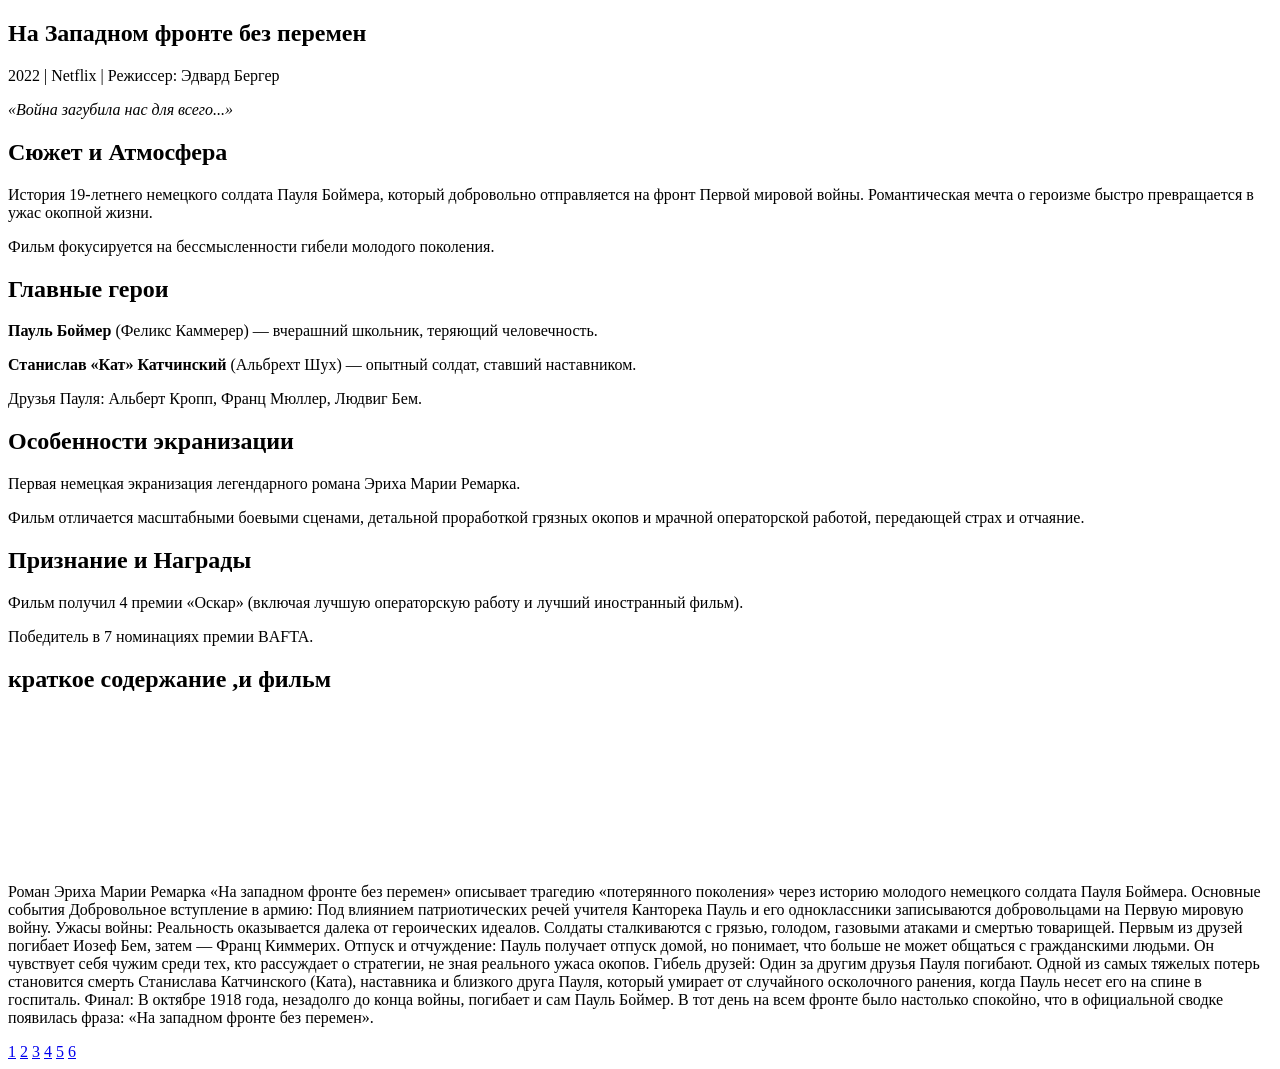
==== index.html @ 54a022a9 "Add files via upload" ====
<!DOCTYPE html>
<html lang="en">
<head>
    <meta charset="UTF-8">
    <meta name="viewport" content="width=device-width, initial-scale=1.0">
    <title>input HTML + css</title> 
    <link rel="stylesheet" href="style.css">
</head>
<body>
 <section id="slide1" class="slide slide-1">
        <div class="content">
            <h1>На Западном фронте без перемен</h1>
            <p>2022 | Netflix | Режиссер: Эдвард Бергер</p>
            <p><em>«Война загубила нас для всего...»</em></p>
        </div>
    </section>


    <section id="slide2" class="slide slide-2">
        <div class="content">
            <h2>Сюжет и Атмосфера</h2>
            <p>История 19-летнего немецкого солдата <span class="highlight">Пауля Боймера</span>, который добровольно отправляется на фронт Первой мировой войны. Романтическая мечта о героизме быстро превращается в ужас окопной жизни.</p>
            <p>Фильм фокусируется на бессмысленности гибели молодого поколения.</p>
        </div>
    </section>


    <section id="slide3" class="slide slide-3">
        <div class="content">
            <h2>Главные герои</h2>
            <p><strong>Пауль Боймер</strong> (Феликс Каммерер) — вчерашний школьник, теряющий человечность.</p>
            <p><strong>Станислав «Кат» Катчинский</strong> (Альбрехт Шух) — опытный солдат, ставший наставником.</p>
            <p>Друзья Пауля: Альберт Кропп, Франц Мюллер, Людвиг Бем.</p>
        </div>
    </section>

  
    <section id="slide4" class="slide slide-4">
        <div class="content">
            <h2>Особенности экранизации</h2>
            <p>Первая немецкая экранизация легендарного романа <span class="highlight">Эриха Марии Ремарка</span>.</p>
            <p>Фильм отличается масштабными боевыми сценами, детальной проработкой грязных окопов и мрачной операторской работой, передающей страх и отчаяние.</p>
        </div>
    </section>

  
    <section id="slide5" class="slide slide-5">
        <div class="content">
            <h2>Признание и Награды</h2>
            <p>Фильм получил <span class="highlight">4 премии «Оскар»</span> (включая лучшую операторскую работу и лучший иностранный фильм).</p>
            <p>Победитель в 7 номинациях премии BAFTA.</p>
        </div>
    </section>


    <section id="slide6" class="slide slide-6">
        <div class="content">
            <h2>краткое содержание ,и фильм</h2>
<iframe src="https://vk.com/video_ext.php?oid=-221995703&id=456241136&hd=4" width="100%" height="50%" allow="autoplay; encrypted-media; fullscreen; picture-in-picture; screen-wake-lock;" frameborder="0" allowfullscreen></iframe>
<p>Роман Эриха Марии Ремарка «На западном фронте без перемен» описывает трагедию «потерянного поколения» через историю молодого немецкого солдата Пауля Боймера. 
Основные события
Добровольное вступление в армию: Под влиянием патриотических речей учителя Канторека Пауль и его одноклассники записываются добровольцами на Первую мировую войну.
Ужасы войны: Реальность оказывается далека от героических идеалов. Солдаты сталкиваются с грязью, голодом, газовыми атаками и смертью товарищей. Первым из друзей погибает Иозеф Бем, затем — Франц Киммерих.
Отпуск и отчуждение: Пауль получает отпуск домой, но понимает, что больше не может общаться с гражданскими людьми. Он чувствует себя чужим среди тех, кто рассуждает о стратегии, не зная реального ужаса окопов.
Гибель друзей: Один за другим друзья Пауля погибают. Одной из самых тяжелых потерь становится смерть Станислава Катчинского (Ката), наставника и близкого друга Пауля, который умирает от случайного осколочного ранения, когда Пауль несет его на спине в госпиталь.
Финал: В октябре 1918 года, незадолго до конца войны, погибает и сам Пауль Боймер. В тот день на всем фронте было настолько спокойно, что в официальной сводке появилась фраза: «На западном фронте без перемен». 
</p>
 
     <div class="nav">
        <a href="#slide1">1</a>
        <a href="#slide2">2</a>
        <a href="#slide3">3</a>
        <a href="#slide4">4</a>
        <a href="#slide5">5</a>
        <a href="#slide6">6</a>
    </div>

</body>
</html>
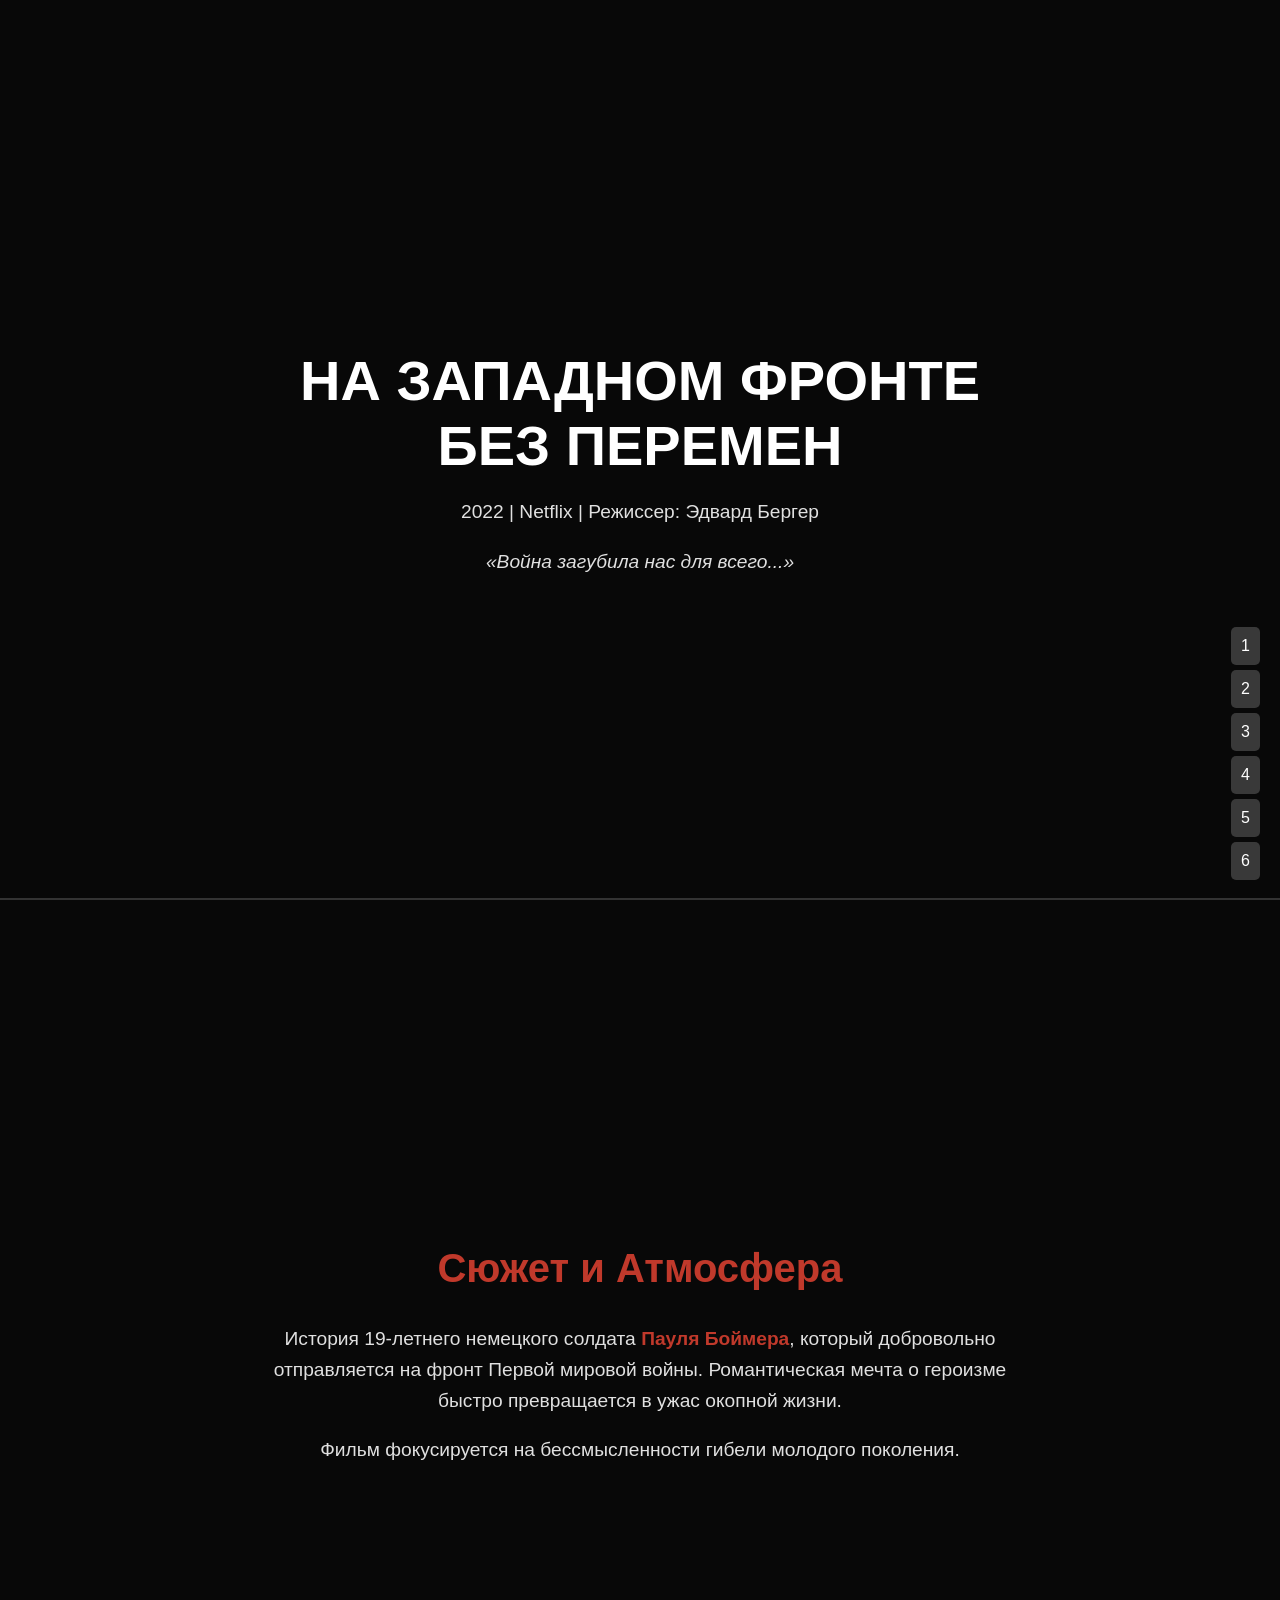
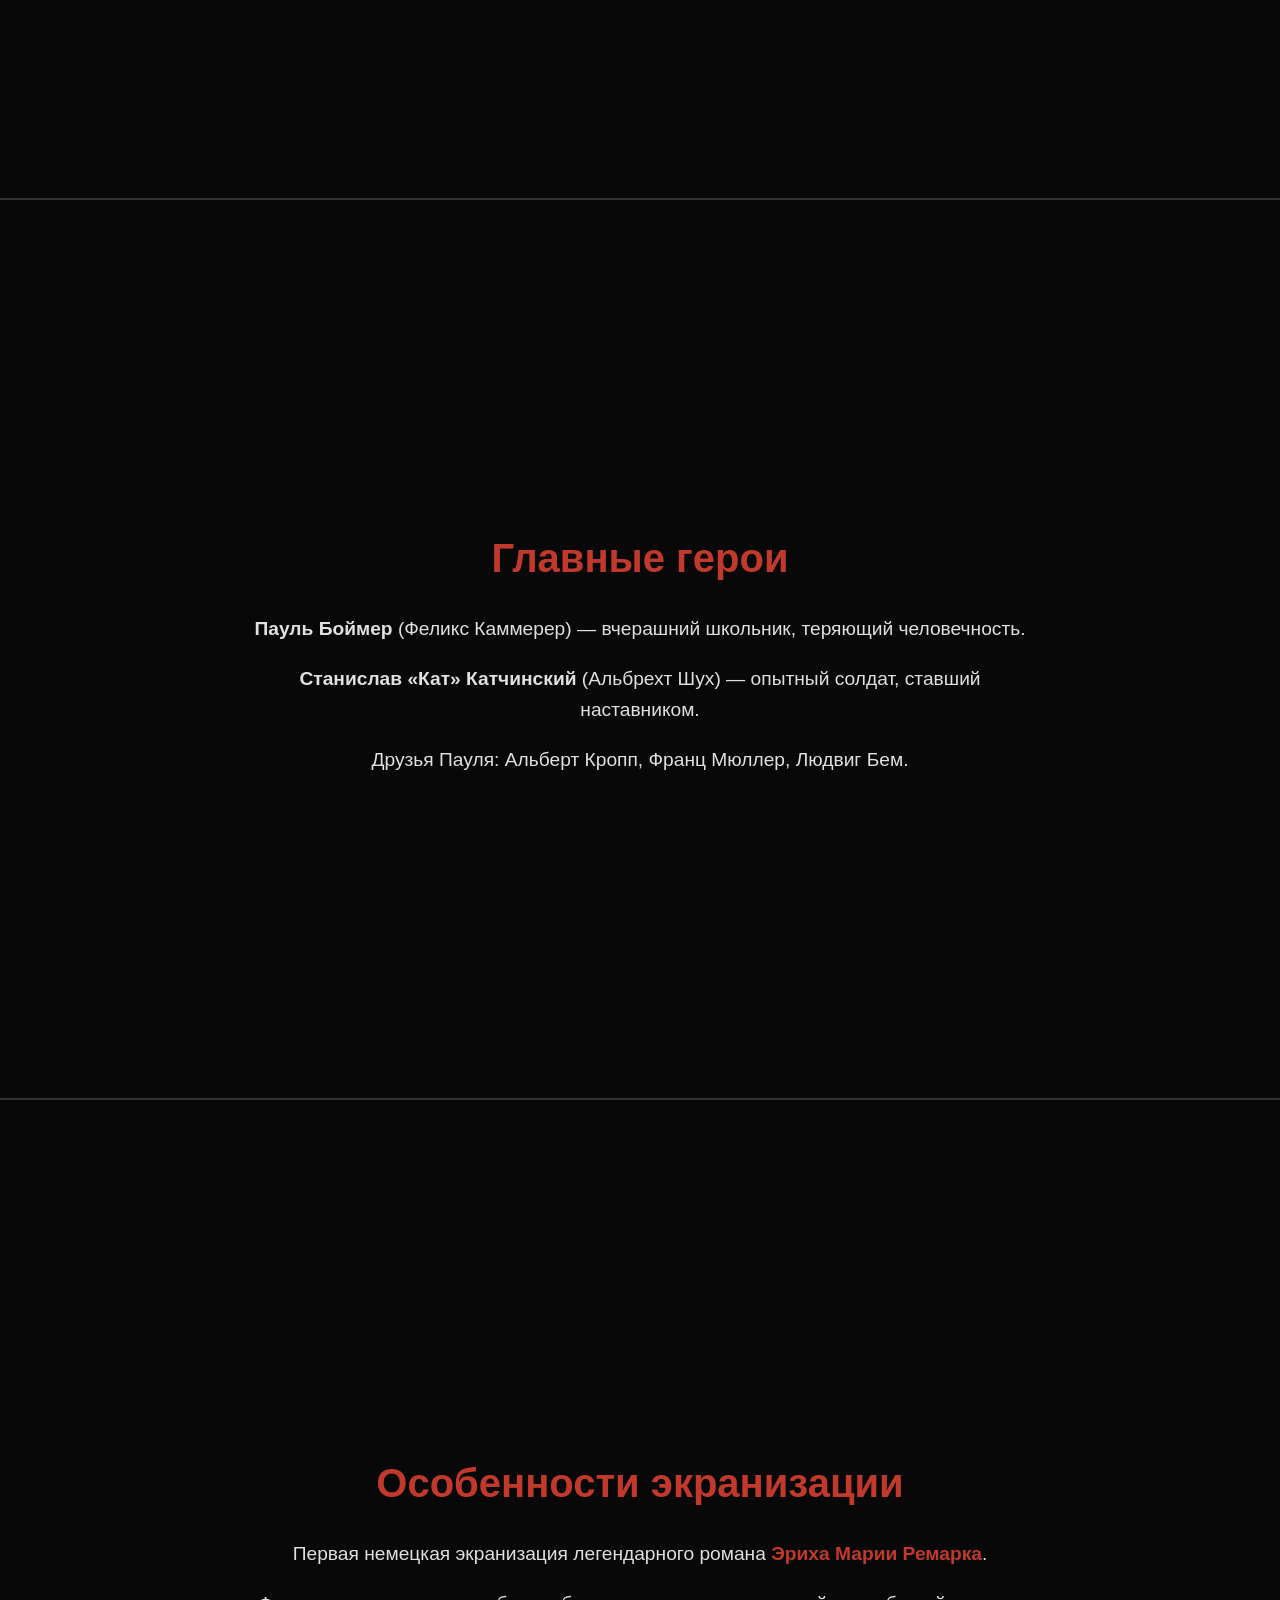
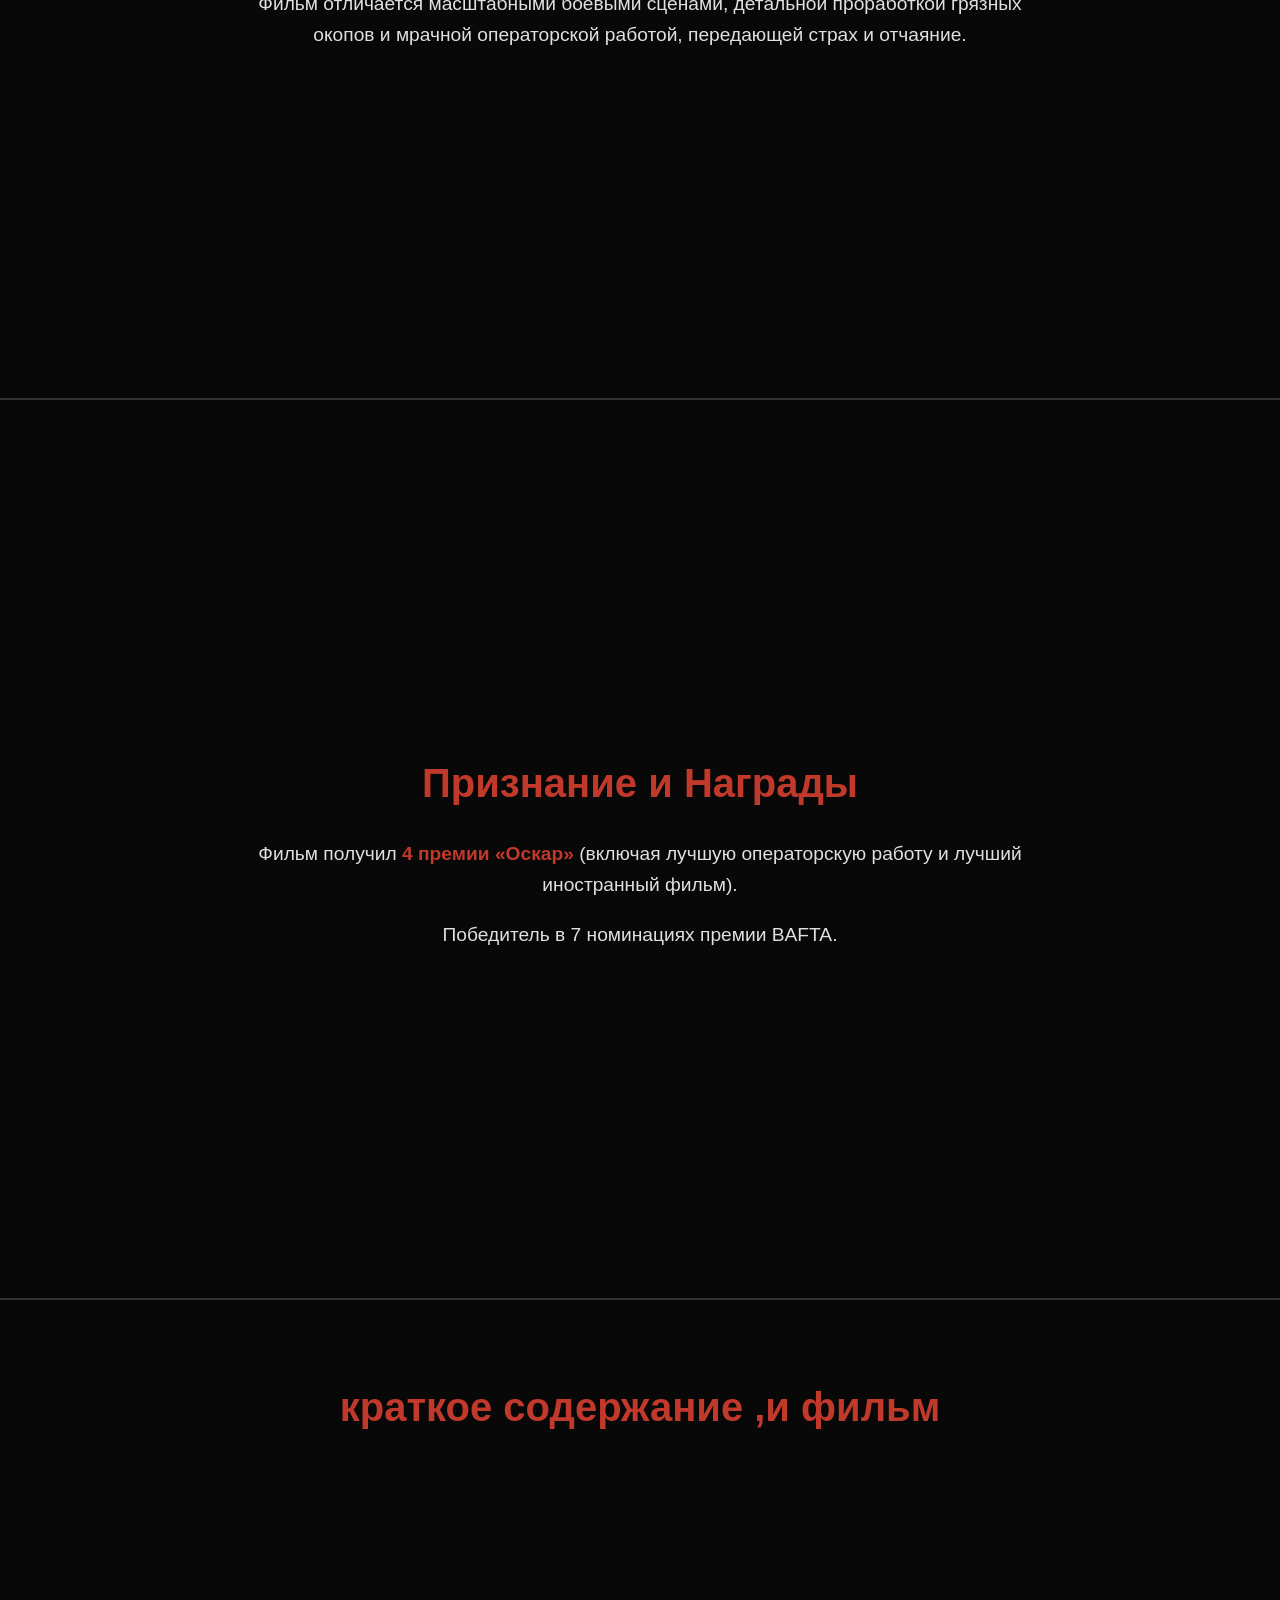
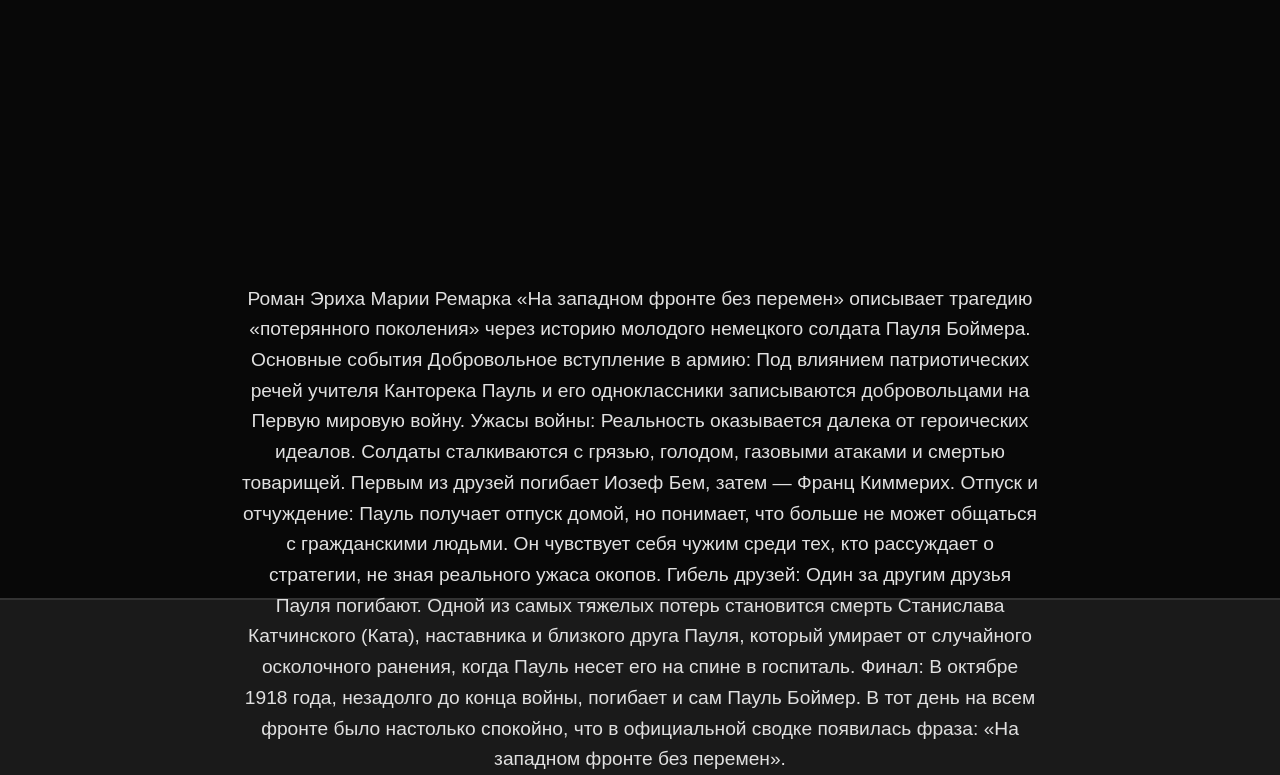
==== commit d5e47d25: "Add files via upload" ====
--- a/index.html
+++ b/index.html
@@ -4,7 +4,7 @@
     <meta charset="UTF-8">
     <meta name="viewport" content="width=device-width, initial-scale=1.0">
     <title>input HTML + css</title> 
-    <link rel="stylesheet" href="style.css">
+    <link rel="stylesheet" href="style (3).css">
 </head>
 <body>
  <section id="slide1" class="slide slide-1">
--- a/style (3).css
+++ b/style (3).css
@@ -0,0 +1,76 @@
+ body, html {
+        margin: 0;
+            padding: 0;
+            font-family: 'Segoe UI', Tahoma, Geneva, Verdana, sans-serif;
+            background-color: #1a1a1a;
+            color: #e0e0e0;
+            scroll-behavior: smooth;
+        }
+
+        .slide {
+            height: 100vh;
+            display: flex;
+            flex-direction: column;
+            justify-content: center;
+            align-items: center;
+            padding: 40px;
+            box-sizing: border-box;
+            border-bottom: 2px solid #333;
+            background-size: cover;
+            background-position: center;
+            position: relative;
+        }
+
+      
+        .slide::before {
+            content: '';
+            position: absolute;
+            top: 0; left: 0; right: 0; bottom: 0;
+            background: rgba(0, 0, 0, 0.7);
+            z-index: 1;
+        }
+
+        .content {
+            z-index: 2;
+            text-align: center;
+            max-width: 800px;
+        }
+
+        h1 { font-size: 3.5em; margin-bottom: 10px; color: #fff; text-transform: uppercase; }
+        h2 { font-size: 2.5em; color: #c0392b; }
+        p { font-size: 1.2em; line-height: 1.6; }
+
+        .slide-1 { background-image: url(''); } 
+        .slide-2 { background-image: url(''); }
+        .slide-3 { background-image: url(''); } 
+        .slide-4 { background-image: url(''); } 
+        .slide-5 { background-image: url(''); } 
+        .slide-6 { background-image: url(''); } 
+
+        .highlight { color: #c0392b; font-weight: bold; }
+        
+       
+        .nav {
+            position: fixed;
+            bottom: 20px;
+            right: 20px;
+            z-index: 100;
+        }
+        .nav a {
+            display: block;
+            background: rgba(255, 255, 255, 0.2);
+            color: white;
+            padding: 10px;
+            margin-top: 5px;
+            text-decoration: none;
+            border-radius: 5px;
+        }
+        img {
+            max-width: 100%;
+            height: auto;
+        }
+
+css
+        .mini-text {
+             font-size: 0.7em; 
+        }
